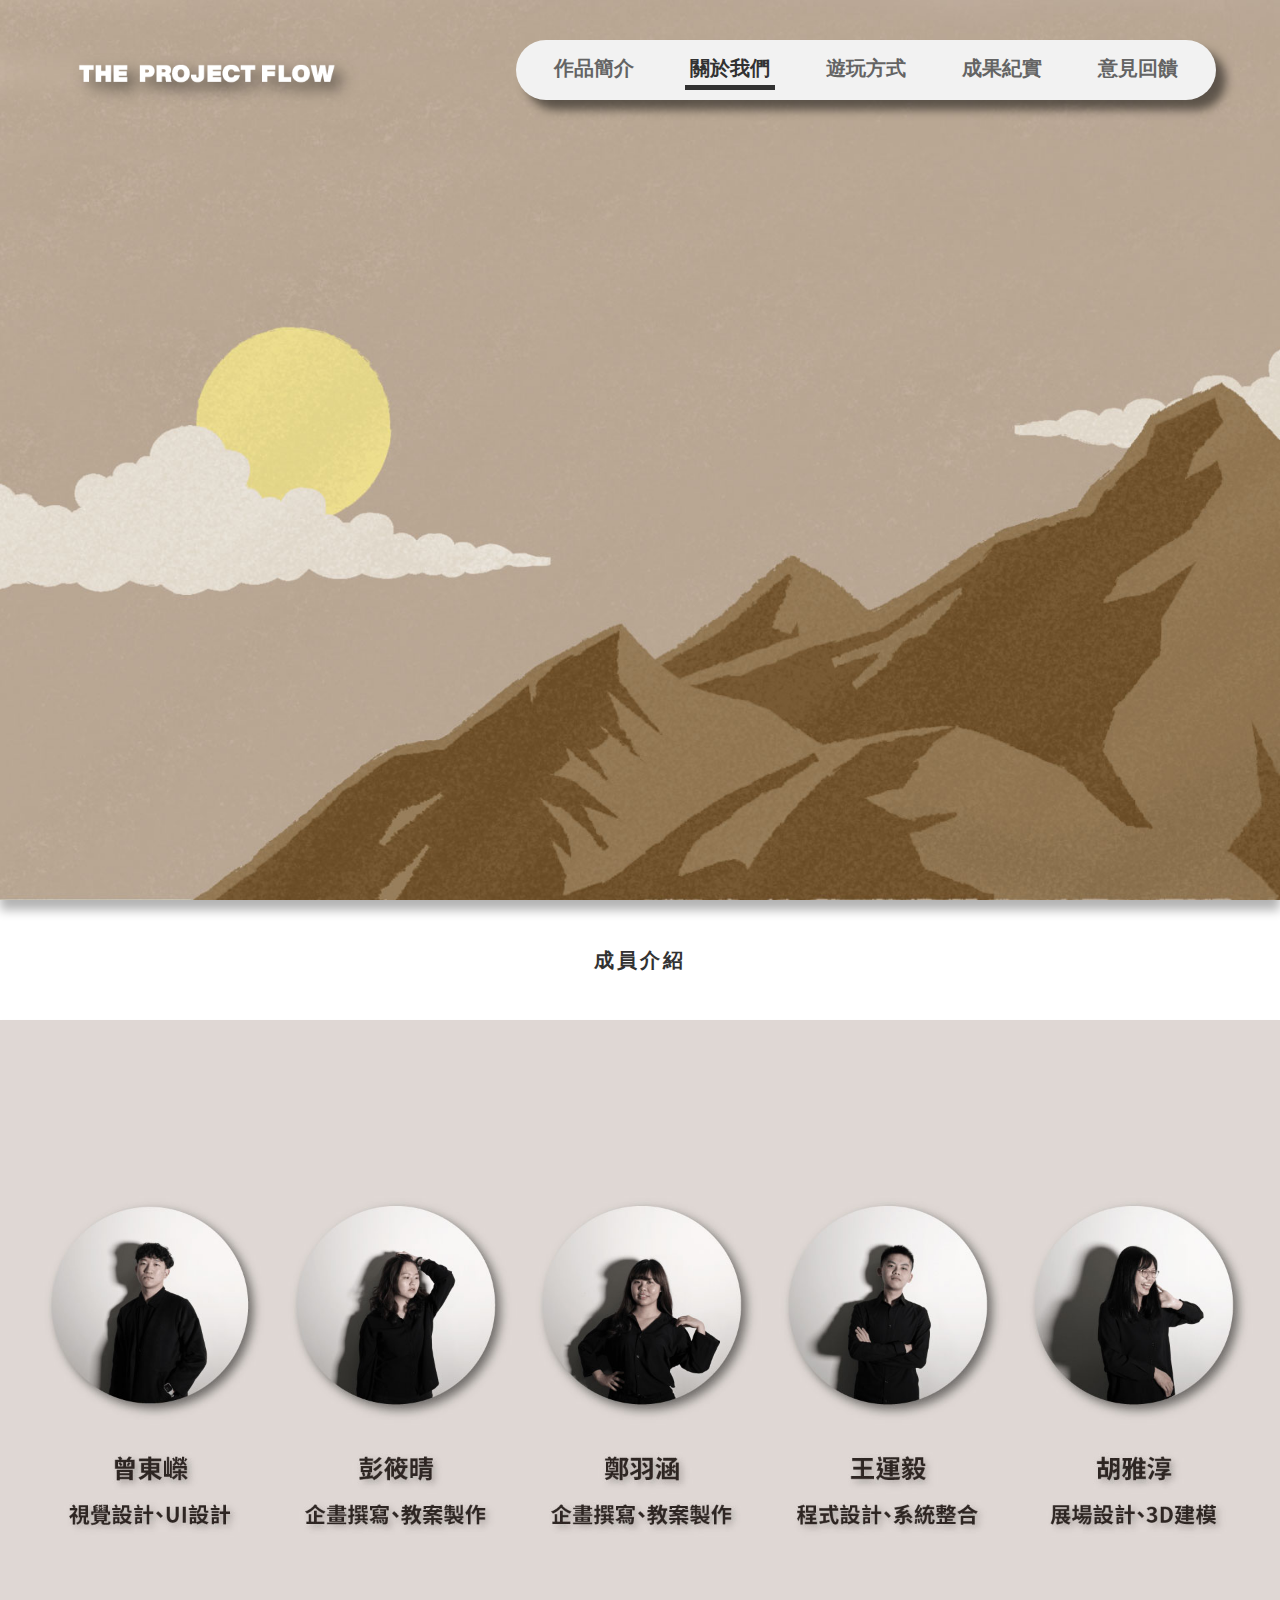
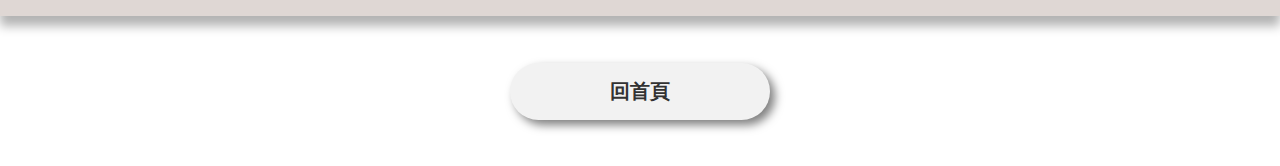
==== abouts.html @ 5bf2fdae "表單" ====
<!DOCTYPE html>
<html lang="en">
<head>
    <meta charset="UTF-8">
    <meta name="viewport" content="width=device-width, initial-scale=1.0">
    <script src="js/jquery-3.5.1.min.js"></script>
    <link rel="stylesheet" href="css/abouts.css">
    <title>川流意識</title>
</head>
<script>
    $(document).ready(function(){
        $('#backTop').click(function(){
            $('html,body').animate({scrollTop: 0}, 300);
        });
        $(document).scroll(function(){
            $('#toggler').prop("checked", false);
        })
    });
</script>
<body>
    <section class="first-sec">
        <input type="checkbox" id="toggler">
        <div class="header">
            <div class="logo">
                <a href="index.html"><img src="image/川流-英文.png"></a>
            </div>
            <div class="header-bar">
                <ul>
                    <li><a href="index.html">作品簡介</a></li>
                    <li><a href="abouts.html">關於我們</a></li>
                    <li><a href="toplay.html">遊玩方式</a></li>
                    <li><a href="results.html">成果紀實</a></li>
                    <li><a href="https://forms.gle/spaW9xZQrDkwx2d49" target="_blank"></a>意見回饋</a></li>
                </ul>
            </div>
            
            <div class="header-bar-mobile">
                <label for="toggler" class="toggle-label">
                    <div class="burger-contain">
                        <span></span>
                        <span></span>
                    </div>
                </label>
                <a href="index.html"><img src="image/川流-英文.png"></a>
            </div>
            <div class="header-bar-mobile-list">
                <ul>
                    <li><a href="index.html">作品簡介</a></li>
                    <li><a href="abouts.html">關於我們</a></li>
                    <li><a href="toplay.html">遊玩方式</a></li>
                    <li><a href="results.html">成果紀實</a></li>
                    <li><a href="https://forms.gle/spaW9xZQrDkwx2d49" target="_blank">意見回饋</a></li>
                </ul>
            </div>
        </div>
    </section>
    <section class="second-sec">
        <span>成員介紹</span>
        <img src="image/member.jpg">
    </section>
    <div class="bottom">
        <button id="backTop">回首頁</button>
    </div>
</body>
</html>
---- css/abouts.css ----
.header {
  position: absolute;
  top: 0;
  left: 0;
  margin-left: 5%;
  width: 90%;
  padding: 20px 0 20px 0;
  display: -webkit-box;
  display: -ms-flexbox;
  display: flex;
  -webkit-box-pack: justify;
      -ms-flex-pack: justify;
          justify-content: space-between;
}

a {
  text-decoration: none;
  color: inherit;
}

.header-bar {
  width: 1000px;
}

.header-bar ul {
  padding: 10px;
  display: -webkit-box;
  display: -ms-flexbox;
  display: flex;
  height: 40px;
  -ms-flex-pack: distribute;
      justify-content: space-around;
  background-color: #f2f2f2;
  border-radius: 40px;
  font-size: 20px;
  font-weight: 700;
  -webkit-box-shadow: 10px 10px 10px rgba(0, 0, 0, 0.5);
          box-shadow: 10px 10px 10px rgba(0, 0, 0, 0.5);
}

.header-bar ul li {
  padding: 5px;
  position: relative;
  color: #646464;
  cursor: pointer;
}

.header-bar ul li::after {
  content: "";
  position: absolute;
  bottom: 0;
  left: 0;
  height: 5px;
  width: 0;
  background-color: #323232;
  -webkit-transition: 0.2s;
  transition: 0.2s;
}

.header-bar ul li:hover {
  color: #323232;
}

.header-bar ul li:hover::after {
  width: 100%;
  -webkit-transition: 0.5s;
  transition: 0.5s;
}

.logo {
  width: 300px;
  padding-top: 30px;
  -ms-flex-negative: 0;
      flex-shrink: 0;
}

.logo img {
  cursor: pointer;
}

.header-bar-mobile, .header-bar-mobile-list {
  display: none;
}

.header-bar-mobile img {
  width: 200px;
  position: absolute;
  left: 50%;
  -webkit-transform: translateX(-50%) translateY(-15px);
          transform: translateX(-50%) translateY(-15px);
}

#toggler {
  display: none;
}

#toggler:checked ~ .header {
  height: 100vh;
  -webkit-transition: .5s;
  transition: .5s;
}

#toggler:checked ~ .header .header-bar-mobile .toggle-label .burger-contain span:nth-child(1) {
  -webkit-transform: rotate(45deg);
          transform: rotate(45deg);
  top: 4px;
  -webkit-transition: top .2s ease-in-out,-webkit-transform .2s ease-in-out .2s;
  transition: top .2s ease-in-out,-webkit-transform .2s ease-in-out .2s;
  transition: top .2s ease-in-out,transform .2s ease-in-out .2s;
  transition: top .2s ease-in-out,transform .2s ease-in-out .2s,-webkit-transform .2s ease-in-out .2s;
}

#toggler:checked ~ .header .header-bar-mobile .toggle-label .burger-contain span:nth-child(2) {
  -webkit-transform: rotate(-45deg);
          transform: rotate(-45deg);
  top: -4px;
  -webkit-transition: top .2s ease-in-out,-webkit-transform .2s ease-in-out .2s;
  transition: top .2s ease-in-out,-webkit-transform .2s ease-in-out .2s;
  transition: top .2s ease-in-out,transform .2s ease-in-out .2s;
  transition: top .2s ease-in-out,transform .2s ease-in-out .2s,-webkit-transform .2s ease-in-out .2s;
}

#toggler:checked ~ .header .header-bar-mobile-list {
  display: block;
}

.toggle-label .burger-contain {
  z-index: 4;
  width: 20px;
  height: 20px;
  display: block;
  position: relative;
  top: 16px;
}

.toggle-label .burger-contain:focus {
  outline: none;
}

.toggle-label .burger-contain:active {
  background-color: rgba(0, 0, 0, 0);
}

.toggle-label .burger-contain span {
  display: block;
  height: 2px;
  background: #ffffff;
  position: relative;
  top: 0;
  -webkit-transition: top .2s ease-in-out .2s,-webkit-transform .2s ease-in-out;
  transition: top .2s ease-in-out .2s,-webkit-transform .2s ease-in-out;
  transition: transform .2s ease-in-out,top .2s ease-in-out .2s;
  transition: transform .2s ease-in-out,top .2s ease-in-out .2s,-webkit-transform .2s ease-in-out;
}

.toggle-label .burger-contain span:nth-child(2) {
  margin-top: 6px;
}

.header-bar-mobile-list {
  position: absolute;
  top: 50%;
  -webkit-transform: translateY(-50%);
          transform: translateY(-50%);
}

.header-bar-mobile-list ul {
  height: 300px;
  display: -webkit-box;
  display: -ms-flexbox;
  display: flex;
  -webkit-box-orient: vertical;
  -webkit-box-direction: normal;
      -ms-flex-direction: column;
          flex-direction: column;
  -webkit-box-pack: justify;
      -ms-flex-pack: justify;
          justify-content: space-between;
  margin-left: 50px;
}

.header-bar-mobile-list ul li {
  font-size: 20px;
  font-weight: 700;
  color: #f2f2f2;
  position: relative;
}

.header-bar-mobile-list ul li::before {
  content: "";
  height: 20px;
  width: 2px;
  background-color: #fff;
  top: 4px;
  left: -6px;
  position: absolute;
}

@media (max-width: 1441px) {
  .header-bar {
    width: 700px;
  }
}

@media (max-width: 944px) {
  .header {
    width: 100%;
    background-color: #929292;
    position: fixed;
    margin: 0;
    padding: 0 0 0 20px;
    height: 40px;
    -webkit-transition: .5s;
    transition: .5s;
    overflow: hidden;
    z-index: 2;
  }
  .header-bar, .logo {
    display: none;
  }
  .header-bar-mobile {
    display: block;
  }
}

html, body {
  margin: 0;
  -webkit-tap-highlight-color: rgba(0, 0, 0, 0);
  -webkit-tap-highlight-color: transparent;
}

li {
  list-style: none;
}

img {
  width: 100%;
  vertical-align: middle;
}

.first-sec {
  height: 100vh;
  display: -webkit-box;
  display: -ms-flexbox;
  display: flex;
  -webkit-box-pack: center;
      -ms-flex-pack: center;
          justify-content: center;
  -webkit-box-align: center;
      -ms-flex-align: center;
          align-items: center;
  background-image: url("../image/up.jpg");
  background-repeat: no-repeat;
  background-position: left bottom;
  background-size: cover;
  position: relative;
  -webkit-box-shadow: 0 10px 10px rgba(0, 0, 0, 0.3);
          box-shadow: 0 10px 10px rgba(0, 0, 0, 0.3);
}

.header-bar ul li:nth-child(2) {
  color: #323232;
}

.header-bar ul li:nth-child(2)::after {
  width: 100%;
}

.second-sec {
  text-align: center;
}

.second-sec span {
  font-size: 20px;
  font-weight: 900;
  letter-spacing: 3px;
  line-height: 120px;
  color: #323232;
}

.second-sec img {
  -webkit-box-shadow: 0 10px 10px rgba(0, 0, 0, 0.3);
          box-shadow: 0 10px 10px rgba(0, 0, 0, 0.3);
}

.bottom {
  height: 150px;
  display: -webkit-box;
  display: -ms-flexbox;
  display: flex;
  -webkit-box-pack: center;
      -ms-flex-pack: center;
          justify-content: center;
  -webkit-box-align: center;
      -ms-flex-align: center;
          align-items: center;
}

.bottom button {
  cursor: pointer;
  background-color: #f2f2f2;
  color: #323232;
  outline: none;
  border: none;
  font-size: 20px;
  font-weight: 700;
  padding: 15px 100px;
  border-radius: 50px;
  -webkit-box-shadow: 5px 5px 10px rgba(0, 0, 0, 0.5);
          box-shadow: 5px 5px 10px rgba(0, 0, 0, 0.5);
  -webkit-transition: 0.2s;
  transition: 0.2s;
}

.bottom button:hover {
  -webkit-transform: translateX(3px) translateY(3px);
          transform: translateX(3px) translateY(3px);
  -webkit-box-shadow: 0px 0px 5px rgba(0, 0, 0, 0.3);
          box-shadow: 0px 0px 5px rgba(0, 0, 0, 0.3);
  -webkit-transition: 0.2s;
  transition: 0.2s;
}

@media screen and (max-width: 944px) {
  button {
    -webkit-transform: scale(0.8);
            transform: scale(0.8);
  }
  .first-sec {
    height: 400px;
  }
}
/*# sourceMappingURL=abouts.css.map */
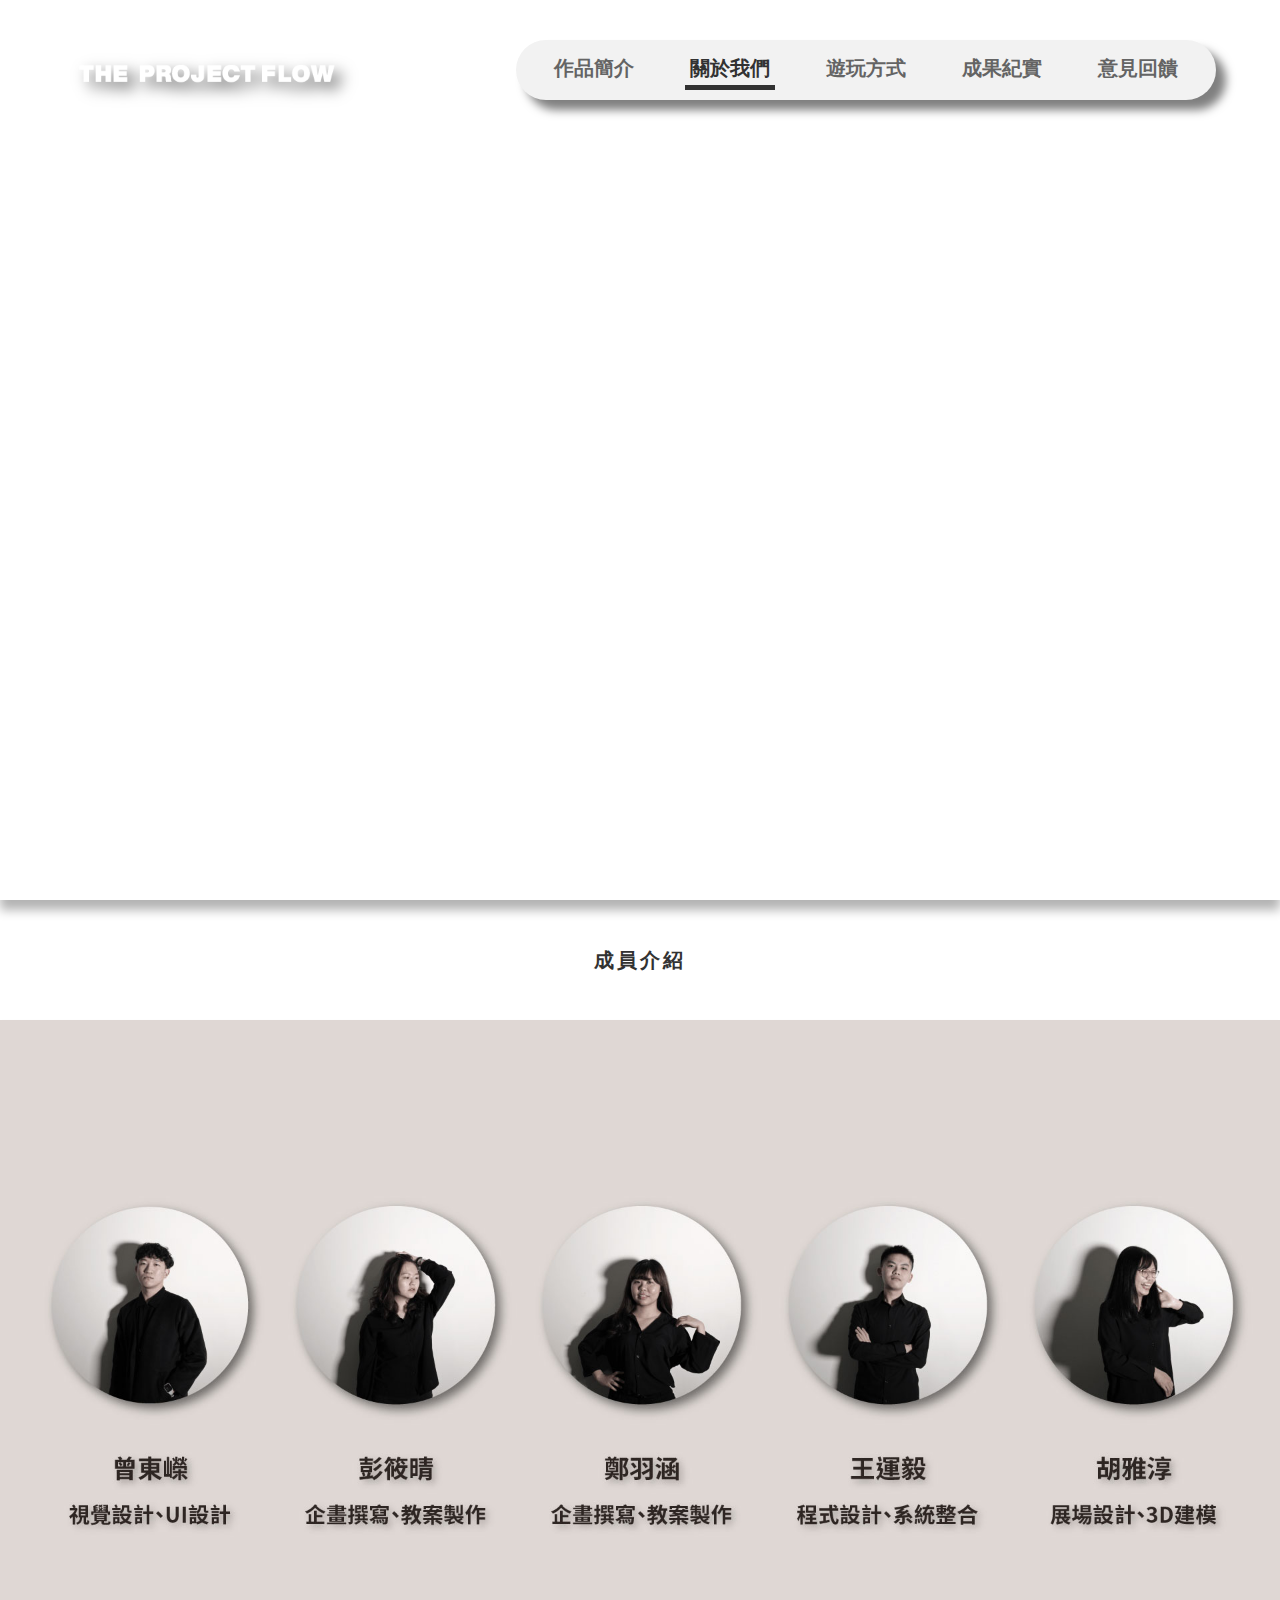
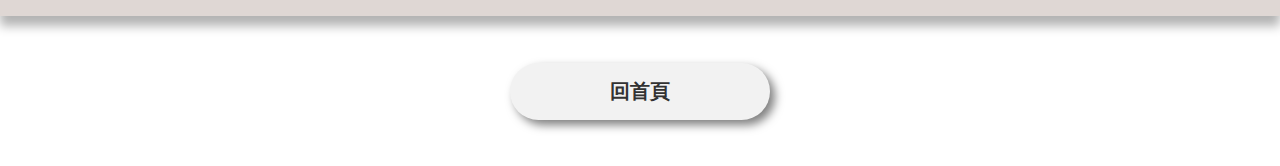
==== commit fa9050cd: "video" ====
--- a/abouts.html
+++ b/abouts.html
@@ -53,6 +53,7 @@
                 </ul>
             </div>
         </div>
+        <video preload="preload" autoplay="autoplay" muted="muted" loop="loop" src="video/UP.mp4"></video>
     </section>
     <section class="second-sec">
         <span>成員介紹</span>
--- a/css/abouts.css
+++ b/css/abouts.css
@@ -11,6 +11,7 @@
   -webkit-box-pack: justify;
       -ms-flex-pack: justify;
           justify-content: space-between;
+  z-index: 5;
 }
 
 a {
@@ -249,13 +250,16 @@
   -webkit-box-align: center;
       -ms-flex-align: center;
           align-items: center;
-  background-image: url("../image/up.jpg");
-  background-repeat: no-repeat;
-  background-position: left bottom;
-  background-size: cover;
   position: relative;
   -webkit-box-shadow: 0 10px 10px rgba(0, 0, 0, 0.3);
           box-shadow: 0 10px 10px rgba(0, 0, 0, 0.3);
+}
+
+.first-sec video {
+  width: 100%;
+  height: 100%;
+  -o-object-fit: fill;
+     object-fit: fill;
 }
 
 .header-bar ul li:nth-child(2) {
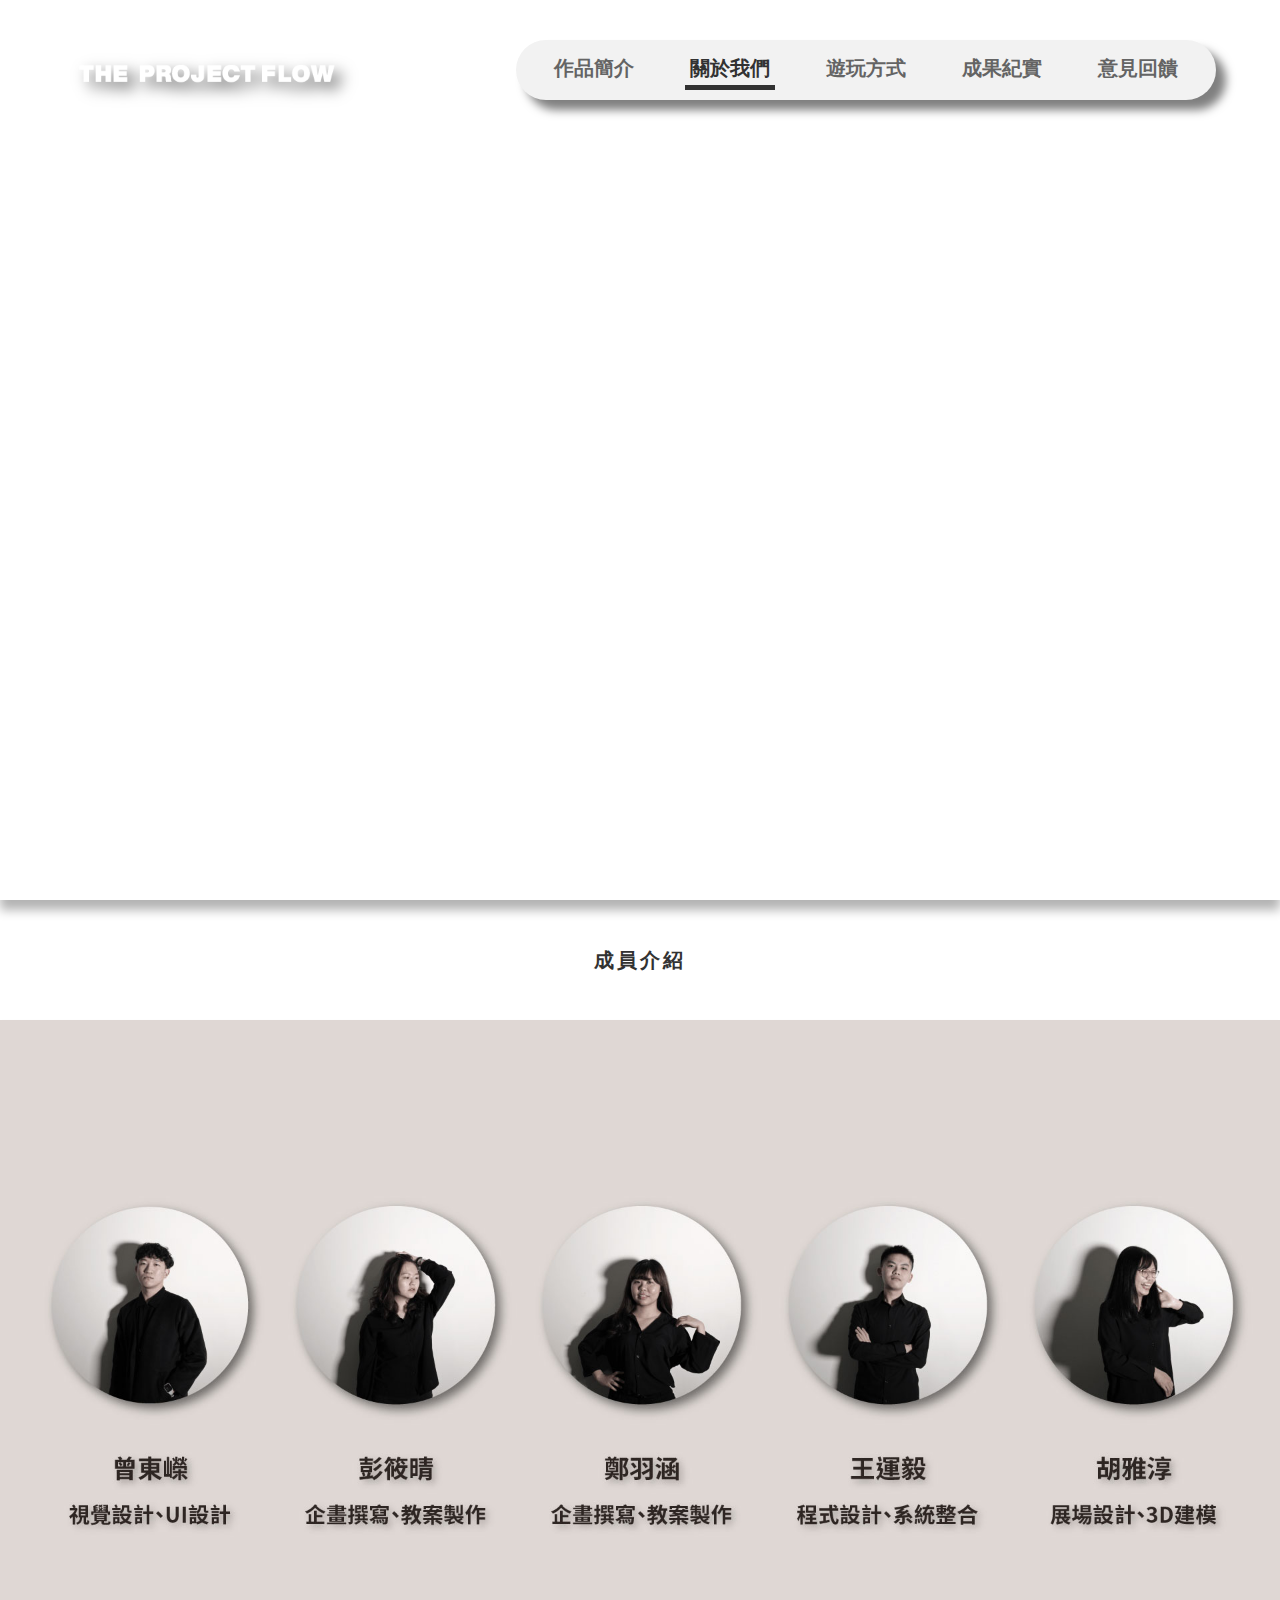
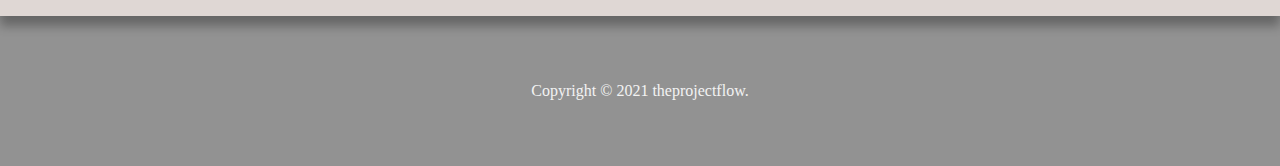
==== commit 376c7562: "版權標,backtop" ====
--- a/abouts.html
+++ b/abouts.html
@@ -14,7 +14,9 @@
         });
         $(document).scroll(function(){
             $('#toggler').prop("checked", false);
-        })
+        });
+        $("video")[0].play();
+        $('video').attr('loop','loop');
     });
 </script>
 <body>
@@ -30,7 +32,7 @@
                     <li><a href="abouts.html">關於我們</a></li>
                     <li><a href="toplay.html">遊玩方式</a></li>
                     <li><a href="results.html">成果紀實</a></li>
-                    <li><a href="https://forms.gle/spaW9xZQrDkwx2d49" target="_blank"></a>意見回饋</a></li>
+                    <li><a href="ans.html"></a>意見回饋</a></li>
                 </ul>
             </div>
             
@@ -49,18 +51,18 @@
                     <li><a href="abouts.html">關於我們</a></li>
                     <li><a href="toplay.html">遊玩方式</a></li>
                     <li><a href="results.html">成果紀實</a></li>
-                    <li><a href="https://forms.gle/spaW9xZQrDkwx2d49" target="_blank">意見回饋</a></li>
+                    <li><a href="ans.html">意見回饋</a></li>
                 </ul>
             </div>
         </div>
-        <video preload="preload" autoplay="autoplay" muted="muted" loop="loop" src="video/UP.mp4"></video>
+        <video preload="preload" autoplay="autoplay" muted="muted" loop="loop" playsinline="playsinline" webkit-playsinline="webkit-playsinline" src="video/UP.mp4"></video>
     </section>
     <section class="second-sec">
         <span>成員介紹</span>
         <img src="image/member.jpg">
     </section>
     <div class="bottom">
-        <button id="backTop">回首頁</button>
+        <span>Copyright &copy 2021 theprojectflow.</span>
     </div>
 </body>
 </html>--- a/css/abouts.css
+++ b/css/abouts.css
@@ -195,6 +195,25 @@
   top: 4px;
   left: -6px;
   position: absolute;
+}
+
+.bottom {
+  height: 150px;
+  background-color: #929292;
+  display: -webkit-box;
+  display: -ms-flexbox;
+  display: flex;
+  -webkit-box-pack: center;
+      -ms-flex-pack: center;
+          justify-content: center;
+  -webkit-box-align: center;
+      -ms-flex-align: center;
+          align-items: center;
+}
+
+.bottom span {
+  color: #f2f2f2;
+  font-size: 16px;
 }
 
 @media (max-width: 1441px) {
@@ -222,6 +241,9 @@
   .header-bar-mobile {
     display: block;
   }
+  .bottom {
+    height: 100px;
+  }
 }
 
 html, body {
@@ -289,49 +311,11 @@
 
 .bottom {
   height: 150px;
-  display: -webkit-box;
-  display: -ms-flexbox;
-  display: flex;
-  -webkit-box-pack: center;
-      -ms-flex-pack: center;
-          justify-content: center;
-  -webkit-box-align: center;
-      -ms-flex-align: center;
-          align-items: center;
-}
-
-.bottom button {
-  cursor: pointer;
-  background-color: #f2f2f2;
-  color: #323232;
-  outline: none;
-  border: none;
-  font-size: 20px;
-  font-weight: 700;
-  padding: 15px 100px;
-  border-radius: 50px;
-  -webkit-box-shadow: 5px 5px 10px rgba(0, 0, 0, 0.5);
-          box-shadow: 5px 5px 10px rgba(0, 0, 0, 0.5);
-  -webkit-transition: 0.2s;
-  transition: 0.2s;
-}
-
-.bottom button:hover {
-  -webkit-transform: translateX(3px) translateY(3px);
-          transform: translateX(3px) translateY(3px);
-  -webkit-box-shadow: 0px 0px 5px rgba(0, 0, 0, 0.3);
-          box-shadow: 0px 0px 5px rgba(0, 0, 0, 0.3);
-  -webkit-transition: 0.2s;
-  transition: 0.2s;
 }
 
 @media screen and (max-width: 944px) {
-  button {
-    -webkit-transform: scale(0.8);
-            transform: scale(0.8);
-  }
   .first-sec {
-    height: 400px;
+    height: auto;
   }
 }
 /*# sourceMappingURL=abouts.css.map */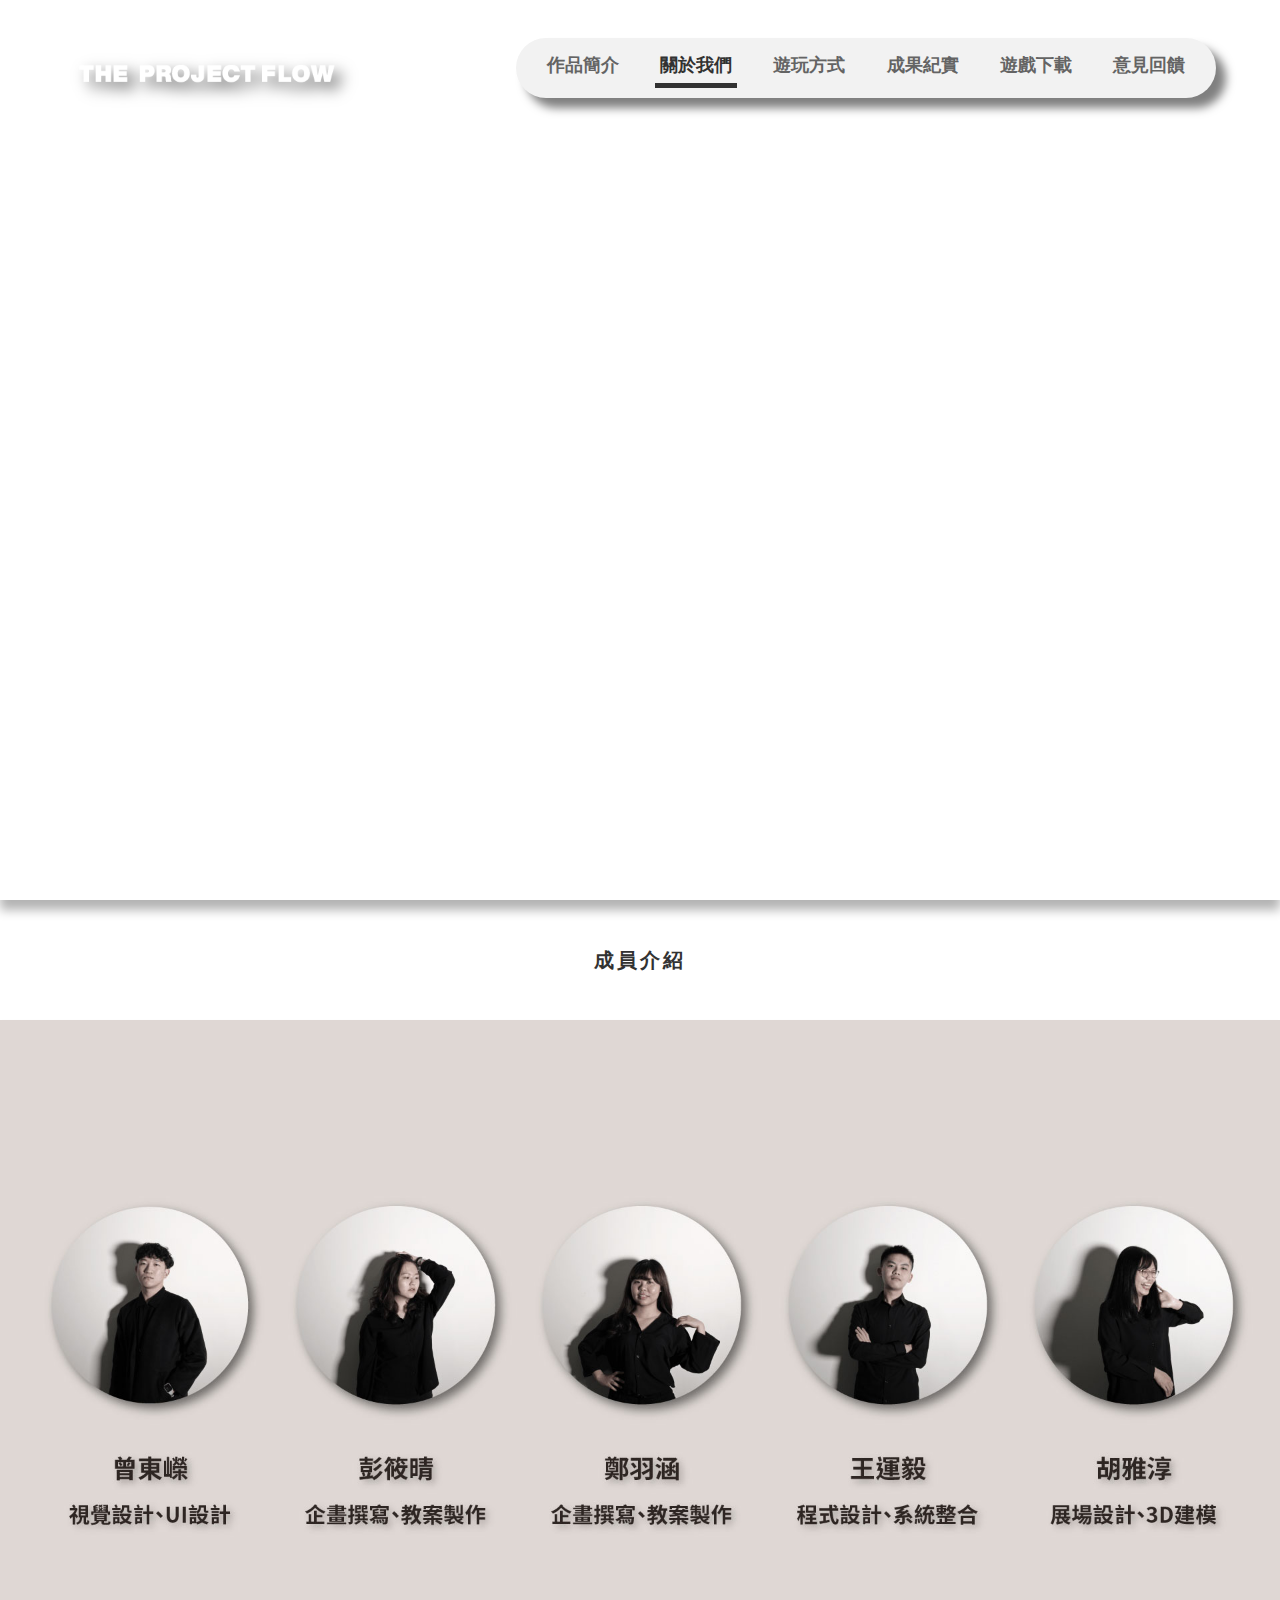
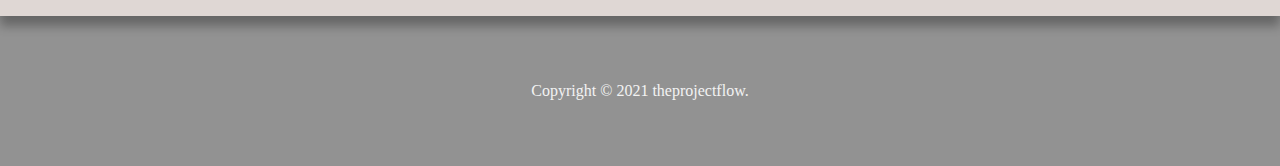
==== commit c51f8e48: "add app href" ====
--- a/abouts.html
+++ b/abouts.html
@@ -32,7 +32,8 @@
                     <li><a href="abouts.html">關於我們</a></li>
                     <li><a href="toplay.html">遊玩方式</a></li>
                     <li><a href="results.html">成果紀實</a></li>
-                    <li><a href="ans.html"></a>意見回饋</a></li>
+                    <li><a href="https://play.google.com/store/apps/details?id=com.wang.artest0802">遊戲下載</a></li>
+                    <li><a href="ans.html">意見回饋</a></li>
                 </ul>
             </div>
             
@@ -51,6 +52,7 @@
                     <li><a href="abouts.html">關於我們</a></li>
                     <li><a href="toplay.html">遊玩方式</a></li>
                     <li><a href="results.html">成果紀實</a></li>
+                    <li><a href="https://play.google.com/store/apps/details?id=com.wang.artest0802">遊戲下載</a></li>
                     <li><a href="ans.html">意見回饋</a></li>
                 </ul>
             </div>
--- a/css/abouts.css
+++ b/css/abouts.css
@@ -33,7 +33,7 @@
       justify-content: space-around;
   background-color: #f2f2f2;
   border-radius: 40px;
-  font-size: 20px;
+  font-size: 18px;
   font-weight: 700;
   -webkit-box-shadow: 10px 10px 10px rgba(0, 0, 0, 0.5);
           box-shadow: 10px 10px 10px rgba(0, 0, 0, 0.5);
@@ -309,10 +309,6 @@
           box-shadow: 0 10px 10px rgba(0, 0, 0, 0.3);
 }
 
-.bottom {
-  height: 150px;
-}
-
 @media screen and (max-width: 944px) {
   .first-sec {
     height: auto;
